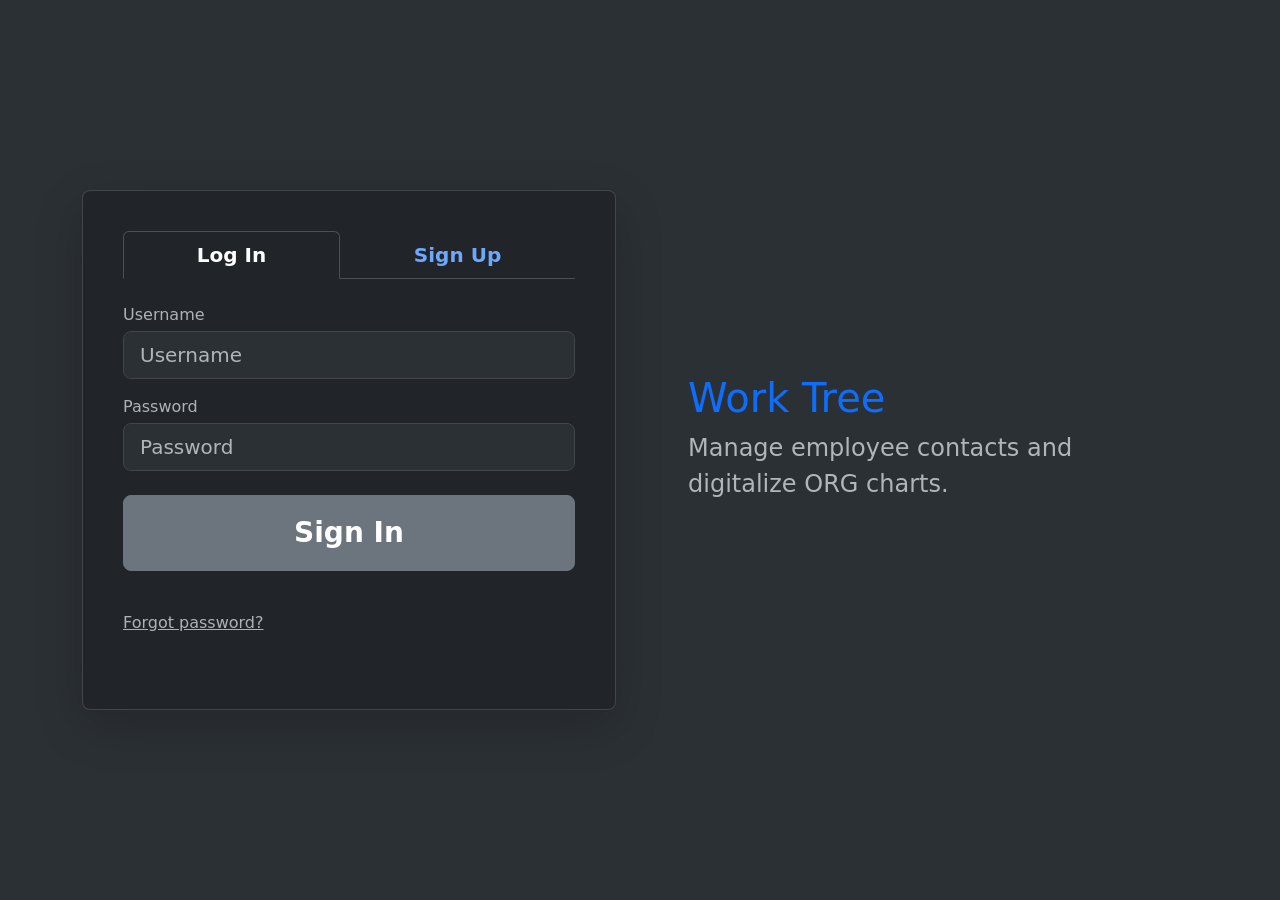
==== admin_contacts.html @ 682dcee7 "somewhat working admin dashboard, very ugly" ====
<!DOCTYPE html>
<html lang="en" data-bs-theme="dark">
<head>
  <meta charset="UTF-8">
  <meta name="viewport" content="width=device-width, initial-scale=1.0">
  <title>Contact Me NOW | Admin</title>

  <!-- Bootstrap 5.3 CSS & Icons -->
  <link 
    href="https://cdn.jsdelivr.net/npm/bootstrap@5.3.3/dist/css/bootstrap.min.css" 
    rel="stylesheet" 
    integrity="sha384-QWTKZyjpPEjISv5WaRU9OFeRpok6YctnYmDr5pNlyT2bRjXh0JMhjY6hW+ALEwIH" 
    crossorigin="anonymous"
  >
  <link 
    rel="stylesheet" 
    href="https://cdn.jsdelivr.net/npm/bootstrap-icons@1.11.3/font/bootstrap-icons.min.css"
  >
  <link rel="stylesheet" href="styles.css">
</head>
<body class="bg-body-tertiary min-vh-100 d-flex flex-column">

  <!-- Top Admin Navigation Bar -->
  <nav class="navbar bg-body border-bottom border-warning sticky-top py-2 shadow-sm">
    <div class="container-fluid px-3">
      <a class="navbar-brand fw-bold text-warning d-flex align-items-center gap-2 m-0 fs-5" href="#">
        <i class="bi bi-shield-lock-fill fs-5"></i>
        Work Tree <span class="badge text-bg-warning ms-1 text-dark fs-6">ADMIN</span>
      </a>

      <div class="d-flex align-items-center gap-3">
        <span class="navbar-text text-body-secondary small" id="adminDisplay">
          <i class="bi bi-person-fill-gear text-warning me-1"></i> Admin Console
        </span>
        <button class="btn btn-outline-danger btn-sm" onclick="doLogout()">
          <i class="bi bi-box-arrow-right me-1"></i> Log Out
        </button>
      </div>
    </div>
  </nav>

  <!-- Main Content Dashboard -->
  <main class="container-fluid px-4 py-4 flex-grow-1">
    
    <!-- Top Action Header -->
    <div class="row g-3 align-items-center mb-4">
      <div class="col-12 col-md-6">
        <h3 class="fw-bold mb-1 text-warning" id="adminWelcome">System Control Panel</h3>
        <p class="text-body-secondary mb-0">Manage system users, reset account parameters, and review system contacts.</p>
      </div>

      <div class="col-12 col-md-6 d-flex gap-2 justify-content-md-end">
        <button class="btn btn-warning fw-semibold shadow-sm text-dark" data-bs-toggle="modal" data-bs-target="#createAdminModal">
          <i class="bi bi-person-plus-fill me-1"></i> Create Admin
        </button>
      </div>
    </div>

    <!-- Alert / Feedback Span -->
    <div id="adminFeedback" class="mb-3"></div>

    <div class="row g-4 align-items-stretch">
      
      <!-- Left Column: User Management Directory -->
      <div class="col-12 col-xl-5 d-flex flex-column">
        <div class="card bg-body border-warning-subtle shadow-sm rounded-3 h-100">
          <div class="card-header bg-transparent border-warning-subtle py-3 d-flex align-items-center justify-content-between">
            <h5 class="card-title fw-bold mb-0 text-warning">
              <i class="bi bi-people-fill me-2"></i>User Accounts
            </h5>
            <div class="input-group input-group-sm w-50">
              <span class="input-group-text bg-body"><i class="bi bi-search"></i></span>
              <input type="text" id="searchUsersInput" class="form-control" placeholder="Search users..." onkeyup="filterUsersTable()">
            </div>
          </div>
          <div class="card-body p-0 flex-grow-1 overflow-auto">
            <div class="table-responsive h-100">
              <table class="table table-hover align-middle mb-0">
                <thead class="table-dark">
                  <tr>
                    <th>Username</th>
                    <th>Name</th>
                    <th>Role</th>
                    <th>Status</th>
                    <th class="text-end">Actions</th>
                  </tr>
                </thead>
                <tbody id="usersTableBody">
                  <tr>
                    <td colspan="5" class="text-center py-4 text-body-secondary">
                      <div class="spinner-border text-warning spinner-border-sm mb-2" role="status"></div>
                      <div>Loading system users...</div>
                    </td>
                  </tr>
                </tbody>
              </table>
            </div>
          </div>
        </div>
      </div>

      <!-- Right Column: Target User Contacts & Control -->
      <div class="col-12 col-xl-7 d-flex flex-column">
        <div class="card bg-body border-secondary-subtle shadow-sm rounded-3 h-100">
          <div class="card-header bg-transparent border-secondary-subtle py-3 d-flex align-items-center justify-content-between">
            <h5 class="card-title fw-bold mb-0">
              <i class="bi bi-journal-bookmark-fill text-warning me-2"></i>User Contacts Directory
              <span id="activeUserBadge" class="badge text-bg-secondary fs-6 ms-2">Select a user</span>
            </h5>
            <div class="input-group input-group-sm w-40">
              <span class="input-group-text bg-body"><i class="bi bi-funnel"></i></span>
              <input type="text" id="searchContactsInput" class="form-control" placeholder="Filter contacts..." onkeyup="filterContactsTable()">
            </div>
          </div>
          <div class="card-body p-0 flex-grow-1 overflow-auto">
            <div class="table-responsive h-100">
              <table class="table table-hover align-middle mb-0">
                <thead class="table-dark">
                  <tr>
                    <th>ID</th>
                    <th>First Name</th>
                    <th>Last Name</th>
                    <th>Email</th>
                    <th>Phone</th>
                    <th class="text-end">Actions</th>
                  </tr>
                </thead>
                <tbody id="adminContactsTableBody">
                  <tr>
                    <td colspan="6" class="text-center py-4 text-body-secondary">
                      Select a user from the account panel to inspect and manage their contacts.
                    </td>
                  </tr>
                </tbody>
              </table>
            </div>
          </div>
        </div>
      </div>

    </div>
  </main>

  <!-- Modal: Create Admin Account -->
  <div class="modal fade" id="createAdminModal" tabindex="-1" aria-hidden="true">
    <div class="modal-dialog modal-dialog-centered">
      <div class="modal-content bg-body border-warning-subtle shadow-lg">
        <div class="modal-header border-warning-subtle">
          <h5 class="modal-title fw-bold text-warning">
            <i class="bi bi-shield-plus me-2"></i>Create New Admin Account
          </h5>
          <button type="button" class="btn-close" data-bs-dismiss="modal" aria-label="Close"></button>
        </div>
        <div class="modal-body">
          <form id="createAdminForm" onsubmit="handleCreateAdmin(event)" class="d-flex flex-column gap-3">
            <div class="row g-2">
              <div class="col-6">
                <label class="form-label text-body-secondary fw-medium mb-1">First Name</label>
                <input type="text" id="adminFirstName" class="form-control" required placeholder="First name">
              </div>
              <div class="col-6">
                <label class="form-label text-body-secondary fw-medium mb-1">Last Name</label>
                <input type="text" id="adminLastName" class="form-control" required placeholder="Last name">
              </div>
            </div>
            <div>
              <label class="form-label text-body-secondary fw-medium mb-1">Username</label>
              <input type="text" id="adminUsername" class="form-control" required placeholder="Username">
            </div>
            <div>
              <label class="form-label text-body-secondary fw-medium mb-1">Password</label>
              <input type="password" id="adminPassword" class="form-control" required placeholder="Password">
            </div>
            <div id="createAdminFeedback" class="small fw-semibold"></div>
            <div class="d-flex justify-content-end gap-2 mt-2">
              <button type="button" class="btn btn-outline-secondary" data-bs-dismiss="modal">Cancel</button>
              <button type="submit" class="btn btn-warning text-dark fw-bold">Create Admin</button>
            </div>
          </form>
        </div>
      </div>
    </div>
  </div>

  <!-- Modal: Change User Password -->
  <div class="modal fade" id="changePasswordModal" tabindex="-1" aria-hidden="true">
    <div class="modal-dialog modal-dialog-centered">
      <div class="modal-content bg-body border-secondary-subtle shadow-lg">
        <div class="modal-header border-secondary-subtle">
          <h5 class="modal-title fw-bold">
            <i class="bi bi-key-fill text-warning me-2"></i>Change User Password
          </h5>
          <button type="button" class="btn-close" data-bs-dismiss="modal" aria-label="Close"></button>
        </div>
        <div class="modal-body">
          <form id="changePasswordForm" onsubmit="handleChangePassword(event)" class="d-flex flex-column gap-3">
            <input type="hidden" id="passTargetUsername">
            <div>
              <label class="form-label text-body-secondary fw-medium mb-1">Target Account</label>
              <input type="text" id="passTargetDisplay" class="form-control bg-body-tertiary" readonly>
            </div>
            <div>
              <label class="form-label text-body-secondary fw-medium mb-1">New Password</label>
              <input type="password" id="newAdminPasswordInput" class="form-control" required placeholder="Enter new password">
            </div>
            <div id="changePassFeedback" class="small fw-semibold"></div>
            <div class="d-flex justify-content-end gap-2 mt-2">
              <button type="button" class="btn btn-outline-secondary" data-bs-dismiss="modal">Cancel</button>
              <button type="submit" class="btn btn-primary fw-bold">Update Password</button>
            </div>
          </form>
        </div>
      </div>
    </div>
  </div>

  <!-- Modal: Edit Contact -->
  <div class="modal fade" id="editContactModal" tabindex="-1" aria-hidden="true">
    <div class="modal-dialog modal-dialog-centered">
      <div class="modal-content bg-body border-secondary-subtle shadow-lg">
        <div class="modal-header border-secondary-subtle">
          <h5 class="modal-title fw-bold">
            <i class="bi bi-pencil-square text-warning me-2"></i>Edit Contact Entry
          </h5>
          <button type="button" class="btn-close" data-bs-dismiss="modal" aria-label="Close"></button>
        </div>
        <div class="modal-body">
          <form id="editContactForm" onsubmit="handleUpdateContact(event)" class="d-flex flex-column gap-3">
            <div>
              <label class="form-label text-body-secondary fw-medium mb-1">Contact ID (Read-Only)</label>
              <input type="text" id="editContactId" class="form-control bg-body-tertiary" readonly>
            </div>
            <div class="row g-2">
              <div class="col-6">
                <label class="form-label text-body-secondary fw-medium mb-1">First Name</label>
                <input type="text" id="editFirstName" class="form-control" required>
              </div>
              <div class="col-6">
                <label class="form-label text-body-secondary fw-medium mb-1">Last Name</label>
                <input type="text" id="editLastName" class="form-control" required>
              </div>
            </div>
            <div>
              <label class="form-label text-body-secondary fw-medium mb-1">Email Address</label>
              <input type="email" id="editEmail" class="form-control" required>
            </div>
            <div>
              <label class="form-label text-body-secondary fw-medium mb-1">Phone Number</label>
              <input type="tel" id="editPhone" class="form-control" required>
            </div>
            <div id="editContactFeedback" class="small fw-semibold"></div>
            <div class="d-flex justify-content-end gap-2 mt-2">
              <button type="button" class="btn btn-outline-secondary" data-bs-dismiss="modal">Cancel</button>
              <button type="submit" class="btn btn-warning text-dark fw-bold">Save Changes</button>
            </div>
          </form>
        </div>
      </div>
    </div>
  </div>

  <!-- JavaScript Admin Script -->
  <script src="js/admin_contacts.js"></script>
  <script src="https://cdn.jsdelivr.net/npm/bootstrap@5.3.3/dist/js/bootstrap.bundle.min.js" integrity="sha384-YvpcrYf0tY3lHB60NNkmXc5s9fDVZLESaAA55NDzOxhy9GkcIdslK1eN7N6jIeHz" crossorigin="anonymous"></script>
</body>
</html>
---- styles.css ----
/* Custom utility overrides */

.fw-extrabold {
  font-weight: 800;
}

/* Enforce the visual layout height of the white/dark login card */
.min-card-height {
  min-height: 520px;
}

/* Custom styling for the switch toggle */
.role-toggle-switch {
  cursor: pointer;
  width: 2.75em !important;
  height: 1.4em !important;
}

.role-toggle-switch:checked {
  background-color: var(--bs-warning);
  border-color: var(--bs-warning);
}

/* Smooth transitions for interactive elements */
.btn-secondary {
  transition: background-color 0.2s ease, transform 0.1s ease;
}

.btn-secondary:active {
  transform: scale(0.99);
}
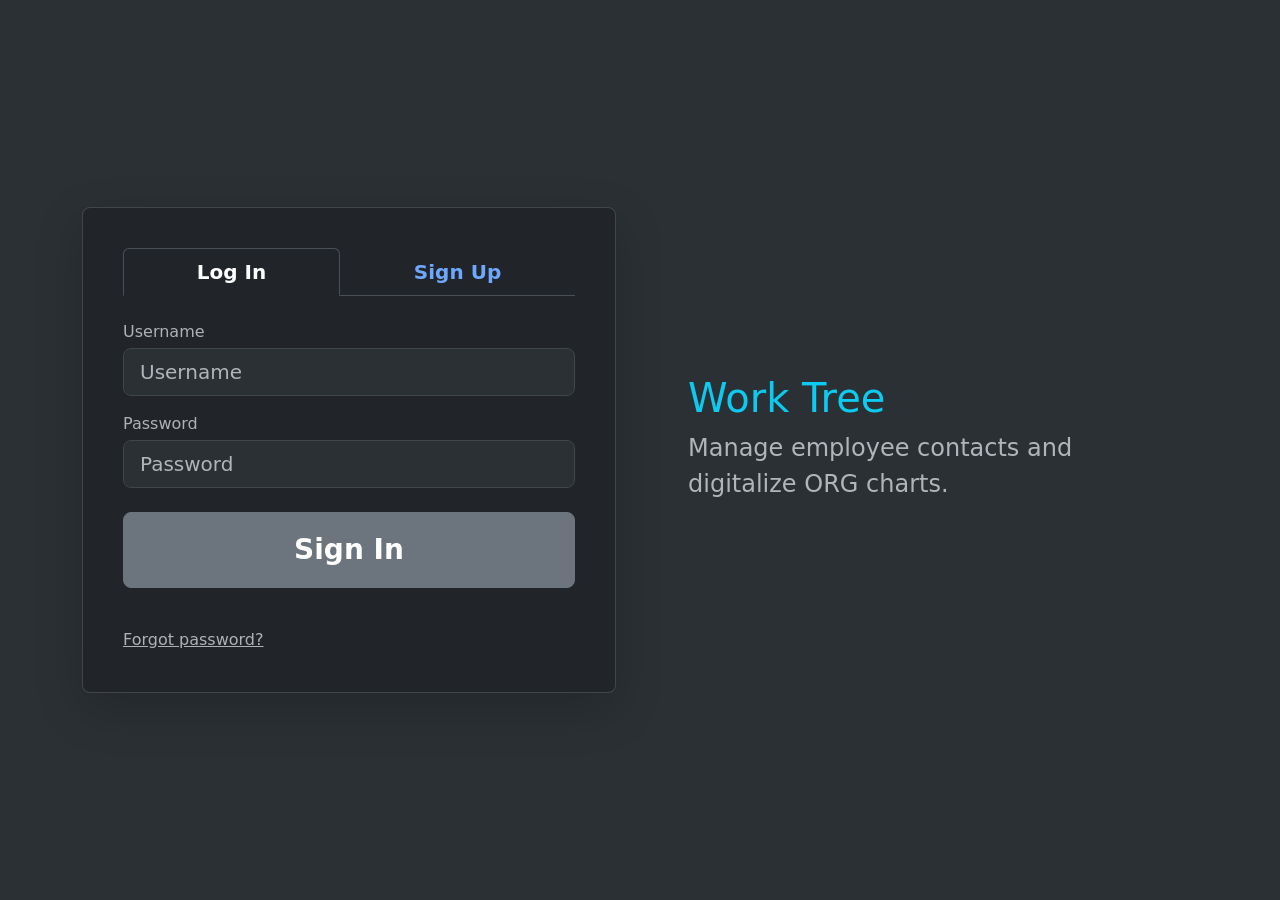
==== commit aefc6acc: "Updated codes" ====
--- a/admin_contacts.html
+++ b/admin_contacts.html
@@ -3,15 +3,16 @@
 <head>
   <meta charset="UTF-8">
   <meta name="viewport" content="width=device-width, initial-scale=1.0">
-  <title>Contact Me NOW | Admin</title>
-
-  <!-- Bootstrap 5.3 CSS & Icons -->
+  <title>Contact Me NOW | Admin Dashboard</title>
+
+  <!-- Bootstrap 5.3 CSS -->
   <link 
     href="https://cdn.jsdelivr.net/npm/bootstrap@5.3.3/dist/css/bootstrap.min.css" 
     rel="stylesheet" 
     integrity="sha384-QWTKZyjpPEjISv5WaRU9OFeRpok6YctnYmDr5pNlyT2bRjXh0JMhjY6hW+ALEwIH" 
     crossorigin="anonymous"
   >
+  <!-- Bootstrap Icons -->
   <link 
     rel="stylesheet" 
     href="https://cdn.jsdelivr.net/npm/bootstrap-icons@1.11.3/font/bootstrap-icons.min.css"
@@ -20,18 +21,18 @@
 </head>
 <body class="bg-body-tertiary min-vh-100 d-flex flex-column">
 
-  <!-- Top Admin Navigation Bar -->
-  <nav class="navbar bg-body border-bottom border-warning sticky-top py-2 shadow-sm">
+  <!-- Navigation Bar -->
+  <nav class="navbar bg-body border-bottom border-secondary-subtle sticky-top py-2 shadow-sm">
     <div class="container-fluid px-3">
-      <a class="navbar-brand fw-bold text-warning d-flex align-items-center gap-2 m-0 fs-5" href="#">
-        <i class="bi bi-shield-lock-fill fs-5"></i>
-        Work Tree <span class="badge text-bg-warning ms-1 text-dark fs-6">ADMIN</span>
+      <!-- Brand Title -->
+      <a class="navbar-brand fw-bold text-primary d-flex align-items-center gap-2 m-0 fs-5" href="index.html">
+        <i class="bi bi-diagram-3-fill fs-5"></i>
+        Contact Me NOW 
       </a>
 
+      <!-- Actions / Role Switcher -->
       <div class="d-flex align-items-center gap-3">
-        <span class="navbar-text text-body-secondary small" id="adminDisplay">
-          <i class="bi bi-person-fill-gear text-warning me-1"></i> Admin Console
-        </span>
+        <span class="badge bg-primary-subtle text-primary border border-primary-subtle px-2 py-1 small" id="treeRoleBadge">Admin Session</span>
         <button class="btn btn-outline-danger btn-sm" onclick="doLogout()">
           <i class="bi bi-box-arrow-right me-1"></i> Log Out
         </button>
@@ -42,16 +43,16 @@
   <!-- Main Content Dashboard -->
   <main class="container-fluid px-4 py-4 flex-grow-1">
     
-    <!-- Top Action Header -->
+    <!-- Top Action & Header Bar -->
     <div class="row g-3 align-items-center mb-4">
       <div class="col-12 col-md-6">
-        <h3 class="fw-bold mb-1 text-warning" id="adminWelcome">System Control Panel</h3>
-        <p class="text-body-secondary mb-0">Manage system users, reset account parameters, and review system contacts.</p>
+        <h3 class="fw-bold mb-1" id="adminWelcome">Admin Control Console</h3>
+        <p class="text-body-secondary mb-0">Manage system users, reset passwords, and inspect contact records.</p>
       </div>
 
       <div class="col-12 col-md-6 d-flex gap-2 justify-content-md-end">
-        <button class="btn btn-warning fw-semibold shadow-sm text-dark" data-bs-toggle="modal" data-bs-target="#createAdminModal">
-          <i class="bi bi-person-plus-fill me-1"></i> Create Admin
+        <button class="btn btn-primary bg-gradient px-3 fw-semibold shadow-sm text-nowrap" data-bs-toggle="modal" data-bs-target="#createAdminModal">
+          <i class="bi bi-person-plus-fill me-1"></i> Create Admin Account
         </button>
       </div>
     </div>
@@ -59,18 +60,35 @@
     <!-- Alert / Feedback Span -->
     <div id="adminFeedback" class="mb-3"></div>
 
+    <!-- Org Chart Preview Container -->
+    <div class="card bg-body border-secondary-subtle shadow-sm rounded-3 mb-4">
+      <div class="card-header bg-transparent border-secondary-subtle py-3 d-flex align-items-center justify-content-between">
+        <h5 class="card-title fw-bold mb-0">
+          <i class="bi bi-diagram-3-fill text-primary me-2"></i>Organization Hierarchy Preview
+        </h5>
+        <span class="badge text-bg-secondary" id="orgChartBadge">All Users Overview</span>
+      </div>
+      <div class="card-body p-4">
+        <div id="orgChartContainer" class="d-flex flex-wrap align-items-center justify-content-center gap-4 py-2">
+          <div class="spinner-border text-primary spinner-border-sm me-2" role="status"></div>
+          <span class="text-body-secondary">Building organization hierarchy...</span>
+        </div>
+      </div>
+    </div>
+
+    <!-- Main Grid: Accounts List & Selected User Contacts -->
     <div class="row g-4 align-items-stretch">
       
-      <!-- Left Column: User Management Directory -->
+      <!-- Left Column: User Directory -->
       <div class="col-12 col-xl-5 d-flex flex-column">
-        <div class="card bg-body border-warning-subtle shadow-sm rounded-3 h-100">
-          <div class="card-header bg-transparent border-warning-subtle py-3 d-flex align-items-center justify-content-between">
-            <h5 class="card-title fw-bold mb-0 text-warning">
-              <i class="bi bi-people-fill me-2"></i>User Accounts
+        <div class="card bg-body border-secondary-subtle shadow-sm rounded-3 h-100">
+          <div class="card-header bg-transparent border-secondary-subtle py-3 d-flex align-items-center justify-content-between">
+            <h5 class="card-title fw-bold mb-0 text-primary fs-6">
+              <i class="bi bi-people-fill me-2"></i>System Accounts
             </h5>
             <div class="input-group input-group-sm w-50">
-              <span class="input-group-text bg-body"><i class="bi bi-search"></i></span>
-              <input type="text" id="searchUsersInput" class="form-control" placeholder="Search users..." onkeyup="filterUsersTable()">
+              <span class="input-group-text bg-body border-secondary-subtle"><i class="bi bi-search text-body-secondary"></i></span>
+              <input type="text" id="searchUsersInput" class="form-control bg-body border-secondary-subtle" placeholder="Search accounts..." onkeyup="filterUsersTable()">
             </div>
           </div>
           <div class="card-body p-0 flex-grow-1 overflow-auto">
@@ -78,18 +96,18 @@
               <table class="table table-hover align-middle mb-0">
                 <thead class="table-dark">
                   <tr>
-                    <th>Username</th>
-                    <th>Name</th>
-                    <th>Role</th>
-                    <th>Status</th>
-                    <th class="text-end">Actions</th>
+                    <th scope="col" class="ps-3">Username</th>
+                    <th scope="col">Name</th>
+                    <th scope="col">Role</th>
+                    <th scope="col">Status</th>
+                    <th scope="col" class="text-end pe-3">Actions</th>
                   </tr>
                 </thead>
                 <tbody id="usersTableBody">
                   <tr>
                     <td colspan="5" class="text-center py-4 text-body-secondary">
-                      <div class="spinner-border text-warning spinner-border-sm mb-2" role="status"></div>
-                      <div>Loading system users...</div>
+                      <div class="spinner-border text-primary spinner-border-sm mb-2" role="status"></div>
+                      <div>Loading accounts...</div>
                     </td>
                   </tr>
                 </tbody>
@@ -99,17 +117,17 @@
         </div>
       </div>
 
-      <!-- Right Column: Target User Contacts & Control -->
+      <!-- Right Column: User Contacts Inspector -->
       <div class="col-12 col-xl-7 d-flex flex-column">
         <div class="card bg-body border-secondary-subtle shadow-sm rounded-3 h-100">
           <div class="card-header bg-transparent border-secondary-subtle py-3 d-flex align-items-center justify-content-between">
             <h5 class="card-title fw-bold mb-0">
-              <i class="bi bi-journal-bookmark-fill text-warning me-2"></i>User Contacts Directory
-              <span id="activeUserBadge" class="badge text-bg-secondary fs-6 ms-2">Select a user</span>
+              <i class="bi bi-journal-bookmark-fill text-primary me-2"></i>User Contacts
+              <span id="activeUserBadge" class="badge text-bg-secondary fs-7 ms-2">Select an account</span>
             </h5>
             <div class="input-group input-group-sm w-40">
-              <span class="input-group-text bg-body"><i class="bi bi-funnel"></i></span>
-              <input type="text" id="searchContactsInput" class="form-control" placeholder="Filter contacts..." onkeyup="filterContactsTable()">
+              <span class="input-group-text bg-body border-secondary-subtle"><i class="bi bi-funnel text-body-secondary"></i></span>
+              <input type="text" id="searchContactsInput" class="form-control bg-body border-secondary-subtle" placeholder="Filter contacts..." onkeyup="filterContactsTable()">
             </div>
           </div>
           <div class="card-body p-0 flex-grow-1 overflow-auto">
@@ -117,18 +135,19 @@
               <table class="table table-hover align-middle mb-0">
                 <thead class="table-dark">
                   <tr>
-                    <th>ID</th>
-                    <th>First Name</th>
-                    <th>Last Name</th>
-                    <th>Email</th>
-                    <th>Phone</th>
-                    <th class="text-end">Actions</th>
+                    <th scope="col" class="ps-3">ID</th>
+                    <th scope="col">First Name</th>
+                    <th scope="col">Last Name</th>
+                    <th scope="col">Email</th>
+                    <th scope="col">Phone</th>
+                    <th scope="col" class="text-end pe-3">Actions</th>
                   </tr>
                 </thead>
                 <tbody id="adminContactsTableBody">
                   <tr>
                     <td colspan="6" class="text-center py-4 text-body-secondary">
-                      Select a user from the account panel to inspect and manage their contacts.
+                      <i class="bi bi-cursor fs-3 d-block mb-1"></i>
+                      Select an account from the left panel to inspect and manage its contacts.
                     </td>
                   </tr>
                 </tbody>
@@ -144,10 +163,10 @@
   <!-- Modal: Create Admin Account -->
   <div class="modal fade" id="createAdminModal" tabindex="-1" aria-hidden="true">
     <div class="modal-dialog modal-dialog-centered">
-      <div class="modal-content bg-body border-warning-subtle shadow-lg">
-        <div class="modal-header border-warning-subtle">
-          <h5 class="modal-title fw-bold text-warning">
-            <i class="bi bi-shield-plus me-2"></i>Create New Admin Account
+      <div class="modal-content bg-body border-secondary-subtle shadow-lg">
+        <div class="modal-header border-secondary-subtle">
+          <h5 class="modal-title fw-bold text-primary">
+            <i class="bi bi-shield-plus me-2"></i>Create Administrator Account
           </h5>
           <button type="button" class="btn-close" data-bs-dismiss="modal" aria-label="Close"></button>
         </div>
@@ -156,25 +175,25 @@
             <div class="row g-2">
               <div class="col-6">
                 <label class="form-label text-body-secondary fw-medium mb-1">First Name</label>
-                <input type="text" id="adminFirstName" class="form-control" required placeholder="First name">
+                <input type="text" id="adminFirstName" class="form-control bg-body-tertiary border-secondary-subtle" required placeholder="First name">
               </div>
               <div class="col-6">
                 <label class="form-label text-body-secondary fw-medium mb-1">Last Name</label>
-                <input type="text" id="adminLastName" class="form-control" required placeholder="Last name">
+                <input type="text" id="adminLastName" class="form-control bg-body-tertiary border-secondary-subtle" required placeholder="Last name">
               </div>
             </div>
             <div>
               <label class="form-label text-body-secondary fw-medium mb-1">Username</label>
-              <input type="text" id="adminUsername" class="form-control" required placeholder="Username">
+              <input type="text" id="adminUsername" class="form-control bg-body-tertiary border-secondary-subtle" required placeholder="Username">
             </div>
             <div>
               <label class="form-label text-body-secondary fw-medium mb-1">Password</label>
-              <input type="password" id="adminPassword" class="form-control" required placeholder="Password">
+              <input type="password" id="adminPassword" class="form-control bg-body-tertiary border-secondary-subtle" required placeholder="Password">
             </div>
             <div id="createAdminFeedback" class="small fw-semibold"></div>
             <div class="d-flex justify-content-end gap-2 mt-2">
               <button type="button" class="btn btn-outline-secondary" data-bs-dismiss="modal">Cancel</button>
-              <button type="submit" class="btn btn-warning text-dark fw-bold">Create Admin</button>
+              <button type="submit" class="btn btn-primary bg-gradient px-3 fw-semibold shadow-sm text-nowrap">Create Admin</button>
             </div>
           </form>
         </div>
@@ -182,13 +201,13 @@
     </div>
   </div>
 
-  <!-- Modal: Change User Password -->
+  <!-- Modal: Change Password -->
   <div class="modal fade" id="changePasswordModal" tabindex="-1" aria-hidden="true">
     <div class="modal-dialog modal-dialog-centered">
       <div class="modal-content bg-body border-secondary-subtle shadow-lg">
         <div class="modal-header border-secondary-subtle">
           <h5 class="modal-title fw-bold">
-            <i class="bi bi-key-fill text-warning me-2"></i>Change User Password
+            <i class="bi bi-key-fill text-primary me-2"></i>Change User Password
           </h5>
           <button type="button" class="btn-close" data-bs-dismiss="modal" aria-label="Close"></button>
         </div>
@@ -197,16 +216,16 @@
             <input type="hidden" id="passTargetUsername">
             <div>
               <label class="form-label text-body-secondary fw-medium mb-1">Target Account</label>
-              <input type="text" id="passTargetDisplay" class="form-control bg-body-tertiary" readonly>
+              <input type="text" id="passTargetDisplay" class="form-control bg-body-secondary border-secondary-subtle text-body-tertiary fw-bold" readonly disabled>
             </div>
             <div>
               <label class="form-label text-body-secondary fw-medium mb-1">New Password</label>
-              <input type="password" id="newAdminPasswordInput" class="form-control" required placeholder="Enter new password">
+              <input type="password" id="newAdminPasswordInput" class="form-control bg-body-tertiary border-secondary-subtle" required placeholder="Enter new password">
             </div>
             <div id="changePassFeedback" class="small fw-semibold"></div>
             <div class="d-flex justify-content-end gap-2 mt-2">
               <button type="button" class="btn btn-outline-secondary" data-bs-dismiss="modal">Cancel</button>
-              <button type="submit" class="btn btn-primary fw-bold">Update Password</button>
+              <button type="submit" class="btn btn-primary bg-gradient px-4 fw-semibold shadow-sm text-nowrap">Update Password</button>
             </div>
           </form>
         </div>
@@ -220,7 +239,7 @@
       <div class="modal-content bg-body border-secondary-subtle shadow-lg">
         <div class="modal-header border-secondary-subtle">
           <h5 class="modal-title fw-bold">
-            <i class="bi bi-pencil-square text-warning me-2"></i>Edit Contact Entry
+            <i class="bi bi-pencil-square text-primary me-2"></i>Edit Contact Entry
           </h5>
           <button type="button" class="btn-close" data-bs-dismiss="modal" aria-label="Close"></button>
         </div>
@@ -228,30 +247,30 @@
           <form id="editContactForm" onsubmit="handleUpdateContact(event)" class="d-flex flex-column gap-3">
             <div>
               <label class="form-label text-body-secondary fw-medium mb-1">Contact ID (Read-Only)</label>
-              <input type="text" id="editContactId" class="form-control bg-body-tertiary" readonly>
+              <input type="text" id="editContactId" class="form-control bg-body-secondary border-secondary-subtle text-body-tertiary fw-bold" readonly disabled>
             </div>
             <div class="row g-2">
               <div class="col-6">
                 <label class="form-label text-body-secondary fw-medium mb-1">First Name</label>
-                <input type="text" id="editFirstName" class="form-control" required>
+                <input type="text" id="editFirstName" class="form-control bg-body-tertiary border-secondary-subtle" required>
               </div>
               <div class="col-6">
                 <label class="form-label text-body-secondary fw-medium mb-1">Last Name</label>
-                <input type="text" id="editLastName" class="form-control" required>
+                <input type="text" id="editLastName" class="form-control bg-body-tertiary border-secondary-subtle" required>
               </div>
             </div>
             <div>
               <label class="form-label text-body-secondary fw-medium mb-1">Email Address</label>
-              <input type="email" id="editEmail" class="form-control" required>
+              <input type="email" id="editEmail" class="form-control bg-body-tertiary border-secondary-subtle" required>
             </div>
             <div>
               <label class="form-label text-body-secondary fw-medium mb-1">Phone Number</label>
-              <input type="tel" id="editPhone" class="form-control" required>
+              <input type="tel" id="editPhone" class="form-control bg-body-tertiary border-secondary-subtle" required>
             </div>
             <div id="editContactFeedback" class="small fw-semibold"></div>
             <div class="d-flex justify-content-end gap-2 mt-2">
               <button type="button" class="btn btn-outline-secondary" data-bs-dismiss="modal">Cancel</button>
-              <button type="submit" class="btn btn-warning text-dark fw-bold">Save Changes</button>
+              <button type="submit" class="btn btn-primary bg-gradient px-3 fw-semibold shadow-sm text-nowrap">Save Changes</button>
             </div>
           </form>
         </div>
@@ -261,6 +280,7 @@
 
   <!-- JavaScript Admin Script -->
   <script src="js/admin_contacts.js"></script>
+  <!-- Bootstrap Bundle JS -->
   <script src="https://cdn.jsdelivr.net/npm/bootstrap@5.3.3/dist/js/bootstrap.bundle.min.js" integrity="sha384-YvpcrYf0tY3lHB60NNkmXc5s9fDVZLESaAA55NDzOxhy9GkcIdslK1eN7N6jIeHz" crossorigin="anonymous"></script>
 </body>
 </html>
--- a/styles.css
+++ b/styles.css
@@ -1,12 +1,44 @@
-/* Custom utility overrides */
+/* Base Layout & Utilities */
+body {
+  font-family: system-ui, -apple-system, "Segoe UI", Roboto, "Helvetica Neue", "Noto Sans", "Liberation Sans", Arial, sans-serif;
+}
 
 .fw-extrabold {
   font-weight: 800;
 }
 
-/* Enforce the visual layout height of the white/dark login card */
-.min-card-height {
-  min-height: 520px;
+.fs-7 {
+  font-size: 0.75rem;
+}
+
+/* Navbar Customizations */
+.navbar {
+  backdrop-filter: blur(8px);
+  -webkit-backdrop-filter: blur(8px);
+}
+
+.navbar-brand {
+  letter-spacing: -0.3px;
+}
+
+/* Card & Table Styling */
+.card {
+  transition: border-color 0.2s ease, box-shadow 0.2s ease;
+}
+
+.table-responsive {
+  scrollbar-width: thin;
+}
+
+.table > tbody > tr {
+  transition: background-color 0.15s ease;
+}
+
+/* Form Controls & Inputs */
+.form-control:focus,
+.form-select:focus {
+  border-color: var(--bs-primary);
+  box-shadow: 0 0 0 0.25rem rgba(13, 110, 253, 0.25);
 }
 
 /* Custom styling for the switch toggle */
@@ -17,15 +49,21 @@
 }
 
 .role-toggle-switch:checked {
-  background-color: var(--bs-warning);
-  border-color: var(--bs-warning);
+  background-color: var(--bs-primary);
+  border-color: var(--bs-primary);
 }
 
-/* Smooth transitions for interactive elements */
-.btn-secondary {
-  transition: background-color 0.2s ease, transform 0.1s ease;
+/* Google Org Chart Customization */
+.google-visualization-orgchart-node {
+  border: 1px solid var(--bs-border-color) !important;
+  background: var(--bs-body-bg) !important;
+  color: var(--bs-body-color) !important;
+  border-radius: 0.5rem !important;
+  box-shadow: 0 0.125rem 0.25rem rgba(0, 0, 0, 0.075) !important;
+  padding: 8px 12px !important;
 }
 
-.btn-secondary:active {
-  transform: scale(0.99);
+.google-visualization-orgchart-nodesel {
+  border-color: var(--bs-primary) !important;
+  background-color: rgba(13, 110, 253, 0.15) !important;
 }
